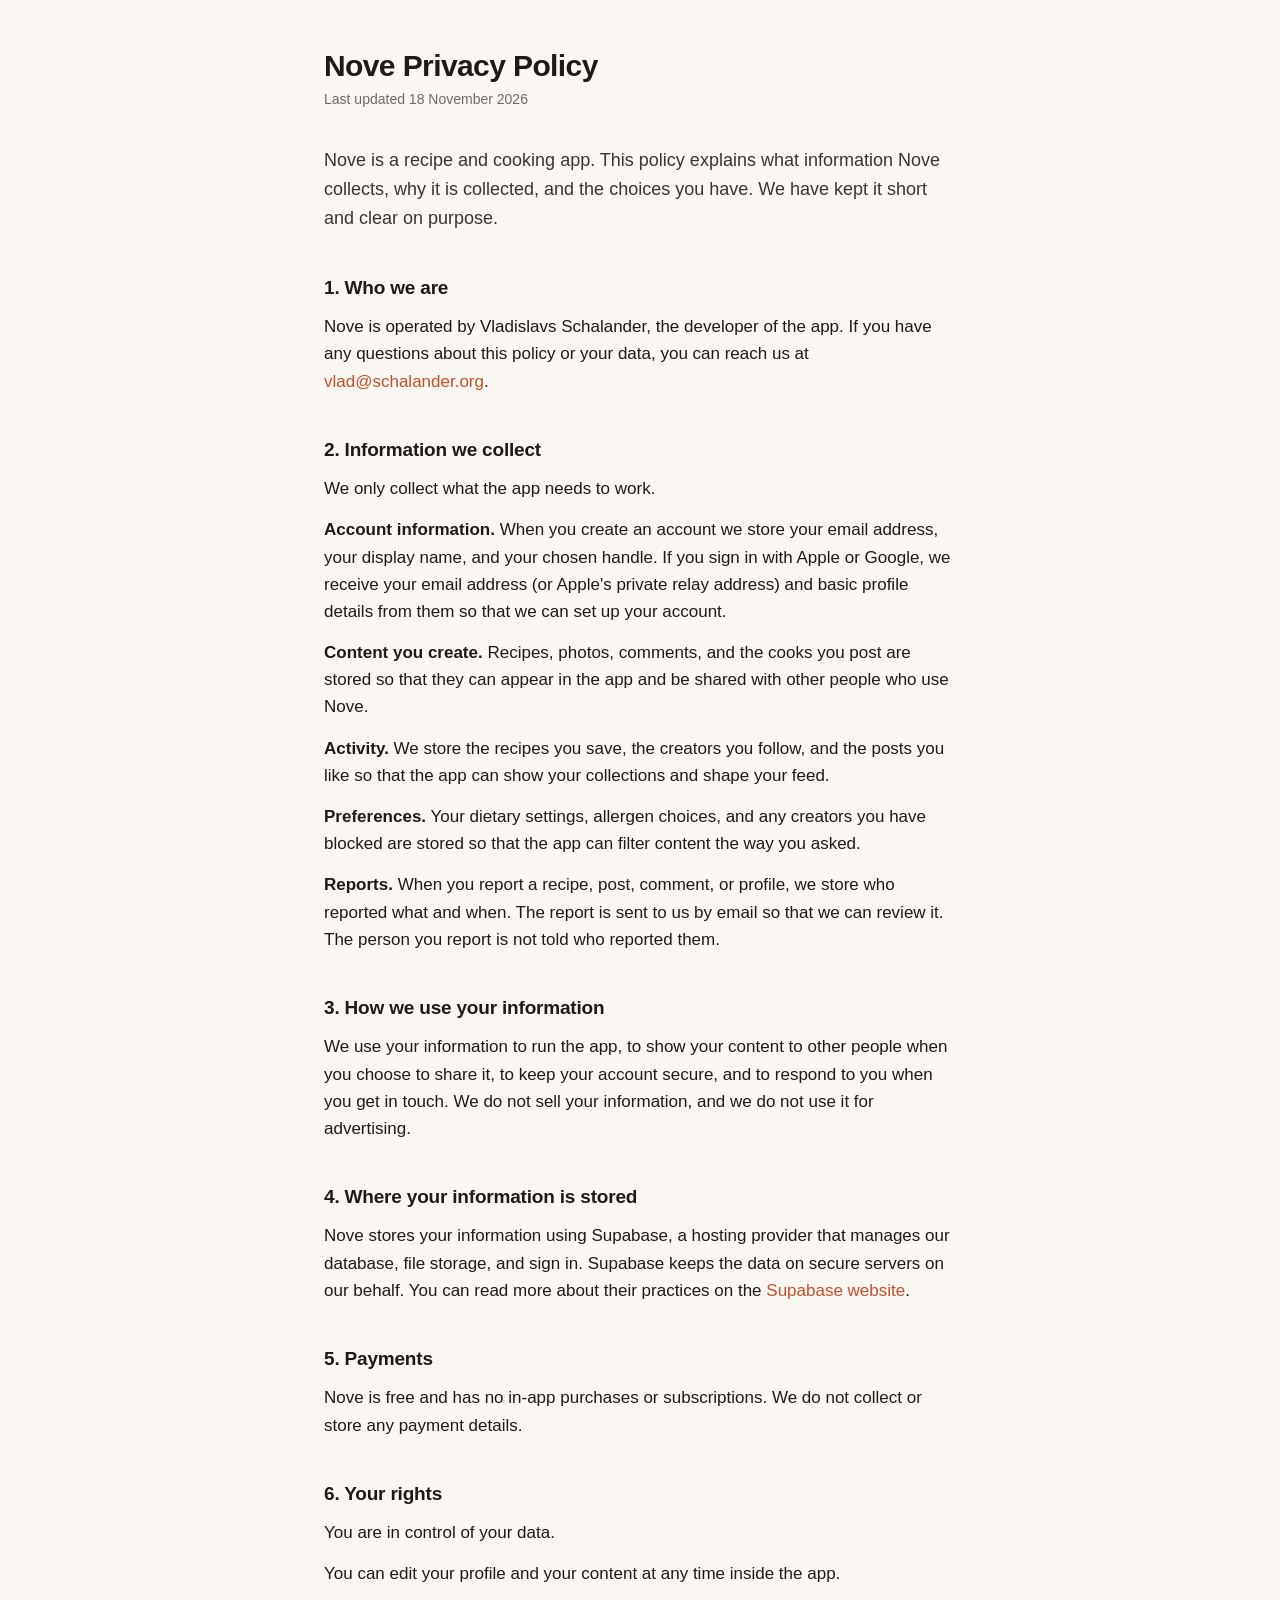
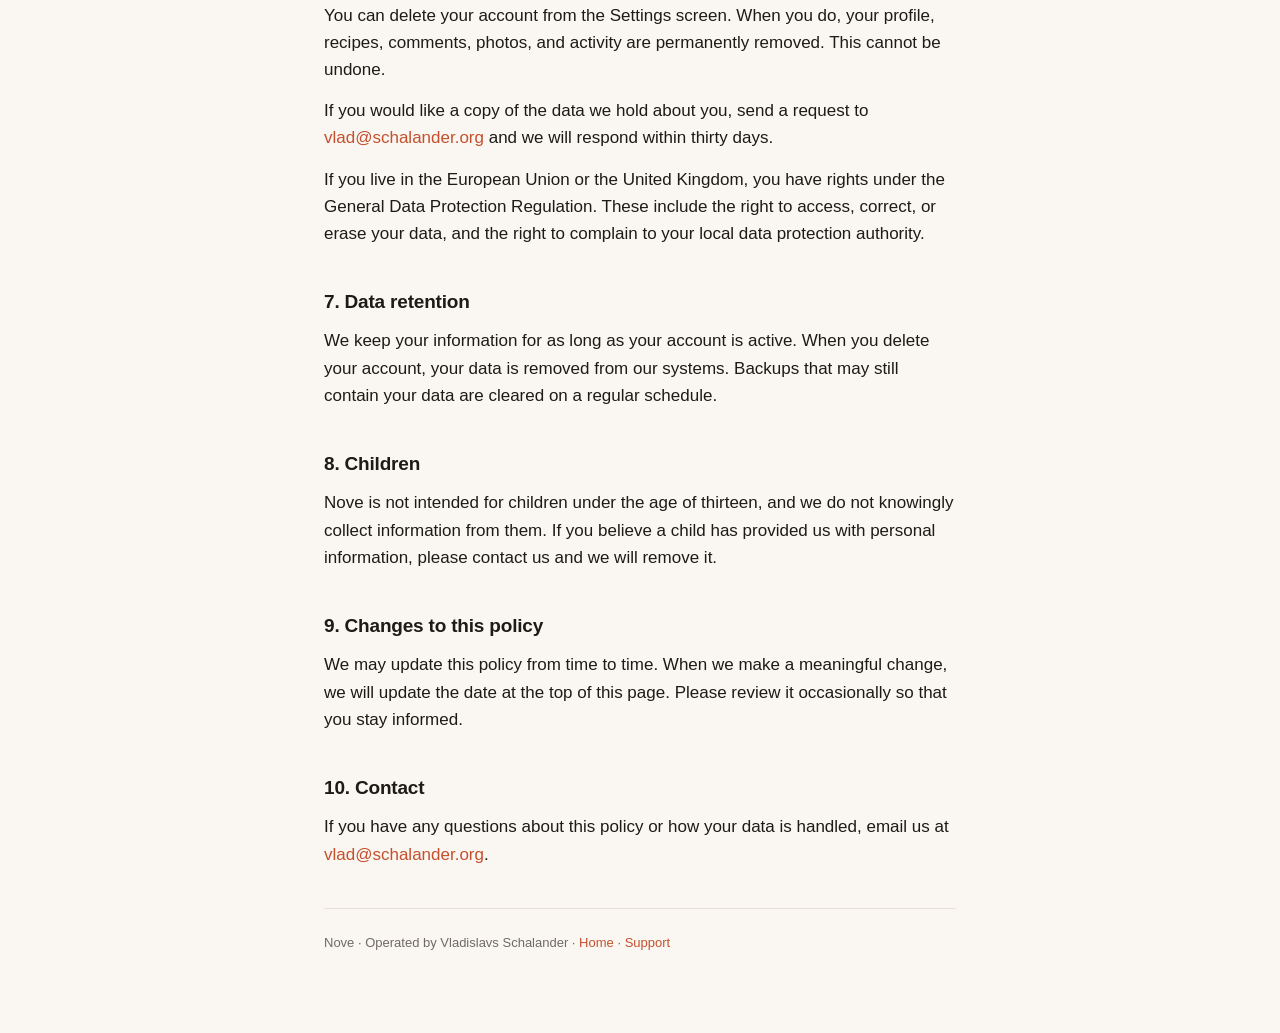
==== privacy/index.html @ 83fcd37c "Move to noverecipes.com: landing page, privacy at /privacy/, support page Privacy: mention Sign in w" ====
<!DOCTYPE html>
<html lang="en">
<head>
  <meta charset="utf-8">
  <meta name="viewport" content="width=device-width, initial-scale=1">
  <title>Nove Privacy Policy</title>
  <style>
    :root {
      --ink: #1d1b18;
      --muted: #6f6a63;
      --bg: #faf7f2;
      --rule: #e7e1d8;
      --accent: #c4502e;
    }
    * { box-sizing: border-box; }
    html { -webkit-text-size-adjust: 100%; }
    body {
      margin: 0;
      background: var(--bg);
      color: var(--ink);
      font-family: -apple-system, BlinkMacSystemFont, "Segoe UI", Roboto, Helvetica, Arial, sans-serif;
      line-height: 1.6;
      font-size: 17px;
    }
    main {
      max-width: 680px;
      margin: 0 auto;
      padding: 48px 24px 80px;
    }
    h1 {
      font-size: 30px;
      line-height: 1.2;
      margin: 0 0 4px;
      letter-spacing: -0.02em;
    }
    .updated {
      color: var(--muted);
      font-size: 14px;
      margin: 0 0 36px;
    }
    h2 {
      font-size: 19px;
      margin: 40px 0 10px;
      letter-spacing: -0.01em;
    }
    p { margin: 0 0 14px; }
    .lead { font-size: 18px; color: #3a352f; }
    .label { font-weight: 600; }
    a { color: var(--accent); text-decoration: none; }
    a:hover { text-decoration: underline; }
    hr {
      border: 0;
      border-top: 1px solid var(--rule);
      margin: 40px 0 0;
    }
    footer {
      color: var(--muted);
      font-size: 13px;
      margin-top: 24px;
    }
    @media (prefers-color-scheme: dark) {
      :root {
        --ink: #f0ece5;
        --muted: #9a948b;
        --bg: #181613;
        --rule: #2f2b26;
        --accent: #e0744f;
      }
      .lead { color: #d8d2c9; }
    }
  </style>
</head>
<body>
  <main>
    <h1>Nove Privacy Policy</h1>
    <p class="updated">Last updated 18 November 2026</p>

    <p class="lead">Nove is a recipe and cooking app. This policy explains what information Nove collects, why it is collected, and the choices you have. We have kept it short and clear on purpose.</p>

    <h2>1. Who we are</h2>
    <p>Nove is operated by Vladislavs Schalander, the developer of the app. If you have any questions about this policy or your data, you can reach us at <a href="mailto:vlad@schalander.org">vlad@schalander.org</a>.</p>

    <h2>2. Information we collect</h2>
    <p>We only collect what the app needs to work.</p>
    <p><span class="label">Account information.</span> When you create an account we store your email address, your display name, and your chosen handle. If you sign in with Apple or Google, we receive your email address (or Apple's private relay address) and basic profile details from them so that we can set up your account.</p>
    <p><span class="label">Content you create.</span> Recipes, photos, comments, and the cooks you post are stored so that they can appear in the app and be shared with other people who use Nove.</p>
    <p><span class="label">Activity.</span> We store the recipes you save, the creators you follow, and the posts you like so that the app can show your collections and shape your feed.</p>
    <p><span class="label">Preferences.</span> Your dietary settings, allergen choices, and any creators you have blocked are stored so that the app can filter content the way you asked.</p>
    <p><span class="label">Reports.</span> When you report a recipe, post, comment, or profile, we store who reported what and when. The report is sent to us by email so that we can review it. The person you report is not told who reported them.</p>

    <h2>3. How we use your information</h2>
    <p>We use your information to run the app, to show your content to other people when you choose to share it, to keep your account secure, and to respond to you when you get in touch. We do not sell your information, and we do not use it for advertising.</p>

    <h2>4. Where your information is stored</h2>
    <p>Nove stores your information using Supabase, a hosting provider that manages our database, file storage, and sign in. Supabase keeps the data on secure servers on our behalf. You can read more about their practices on the <a href="https://supabase.com/privacy" rel="noopener" target="_blank">Supabase website</a>.</p>

    <h2>5. Payments</h2>
    <p>Nove is free and has no in-app purchases or subscriptions. We do not collect or store any payment details.</p>

    <h2>6. Your rights</h2>
    <p>You are in control of your data.</p>
    <p>You can edit your profile and your content at any time inside the app.</p>
    <p>You can delete your account from the Settings screen. When you do, your profile, recipes, comments, photos, and activity are permanently removed. This cannot be undone.</p>
    <p>If you would like a copy of the data we hold about you, send a request to <a href="mailto:vlad@schalander.org">vlad@schalander.org</a> and we will respond within thirty days.</p>
    <p>If you live in the European Union or the United Kingdom, you have rights under the General Data Protection Regulation. These include the right to access, correct, or erase your data, and the right to complain to your local data protection authority.</p>

    <h2>7. Data retention</h2>
    <p>We keep your information for as long as your account is active. When you delete your account, your data is removed from our systems. Backups that may still contain your data are cleared on a regular schedule.</p>

    <h2>8. Children</h2>
    <p>Nove is not intended for children under the age of thirteen, and we do not knowingly collect information from them. If you believe a child has provided us with personal information, please contact us and we will remove it.</p>

    <h2>9. Changes to this policy</h2>
    <p>We may update this policy from time to time. When we make a meaningful change, we will update the date at the top of this page. Please review it occasionally so that you stay informed.</p>

    <h2>10. Contact</h2>
    <p>If you have any questions about this policy or how your data is handled, email us at <a href="mailto:vlad@schalander.org">vlad@schalander.org</a>.</p>

    <hr>
    <footer>Nove &middot; Operated by Vladislavs Schalander &middot; <a href="/">Home</a> &middot; <a href="/support/">Support</a></footer>
  </main>
</body>
</html>
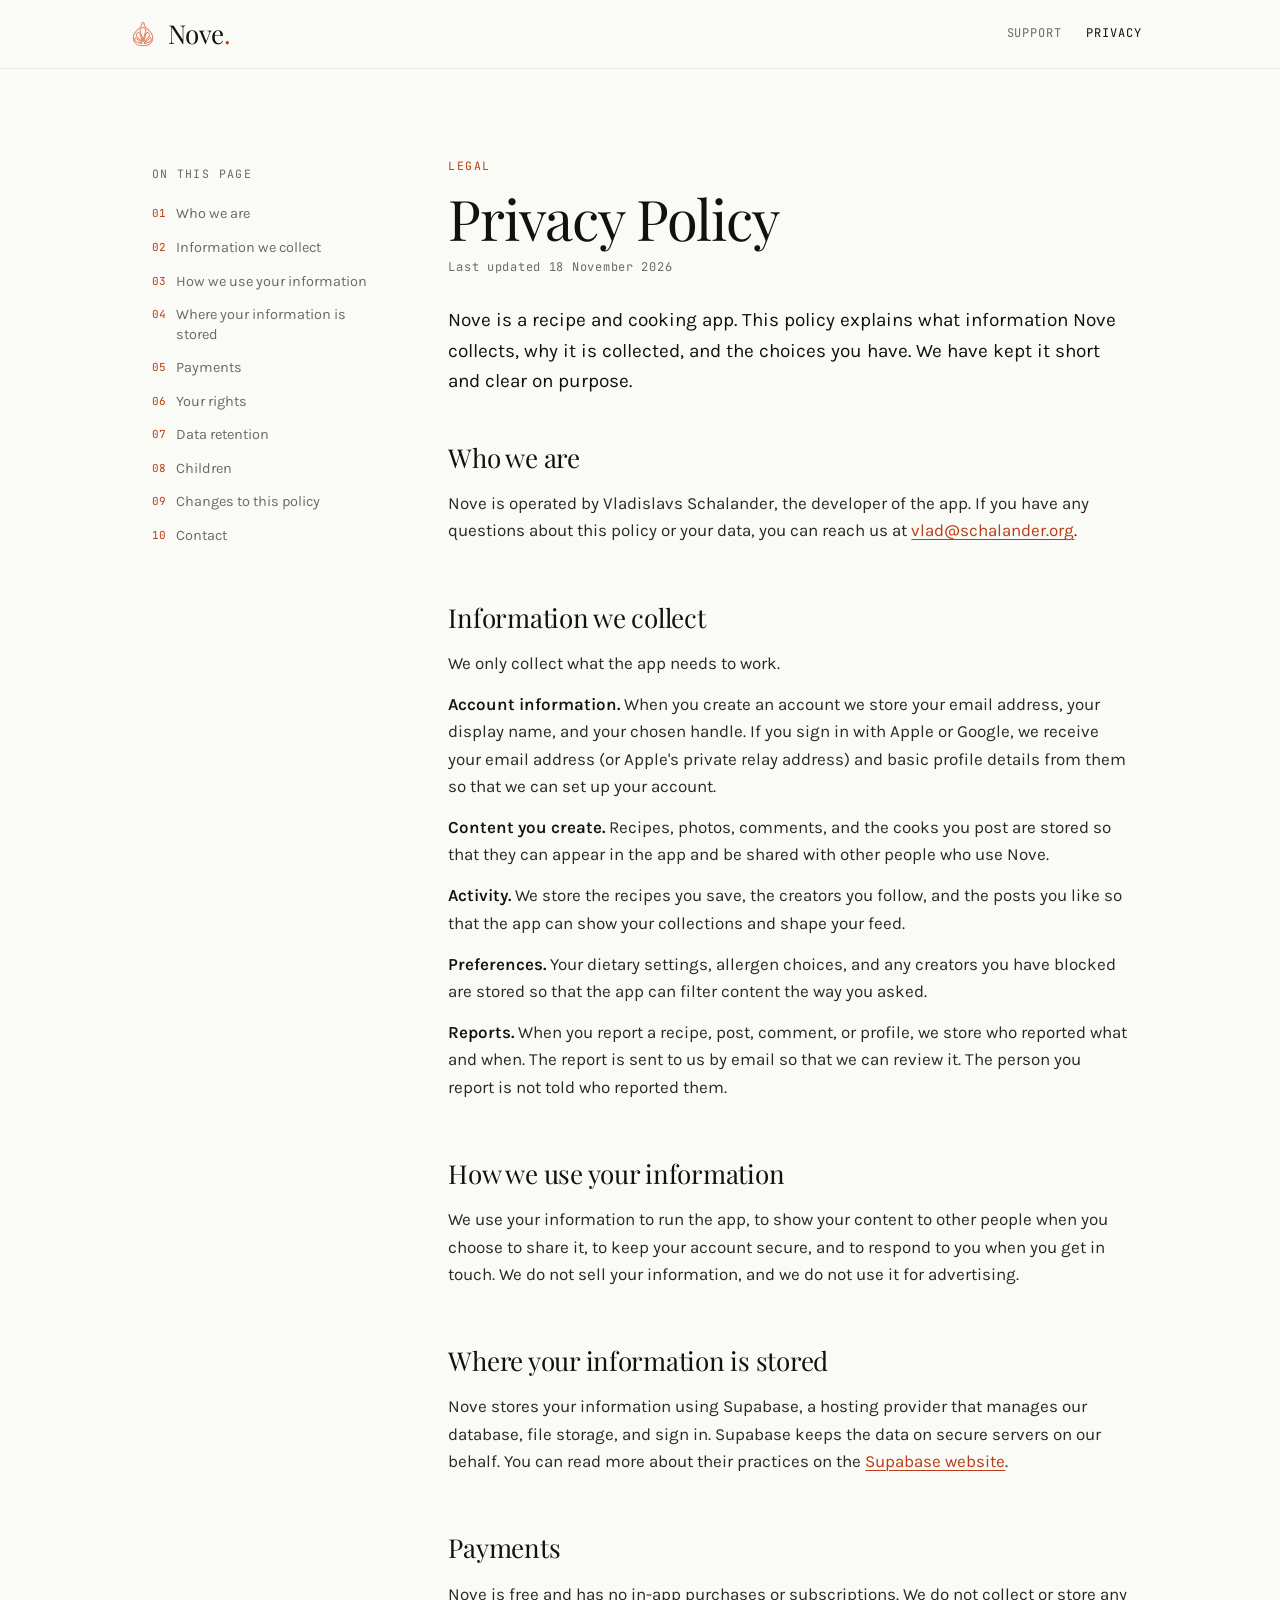
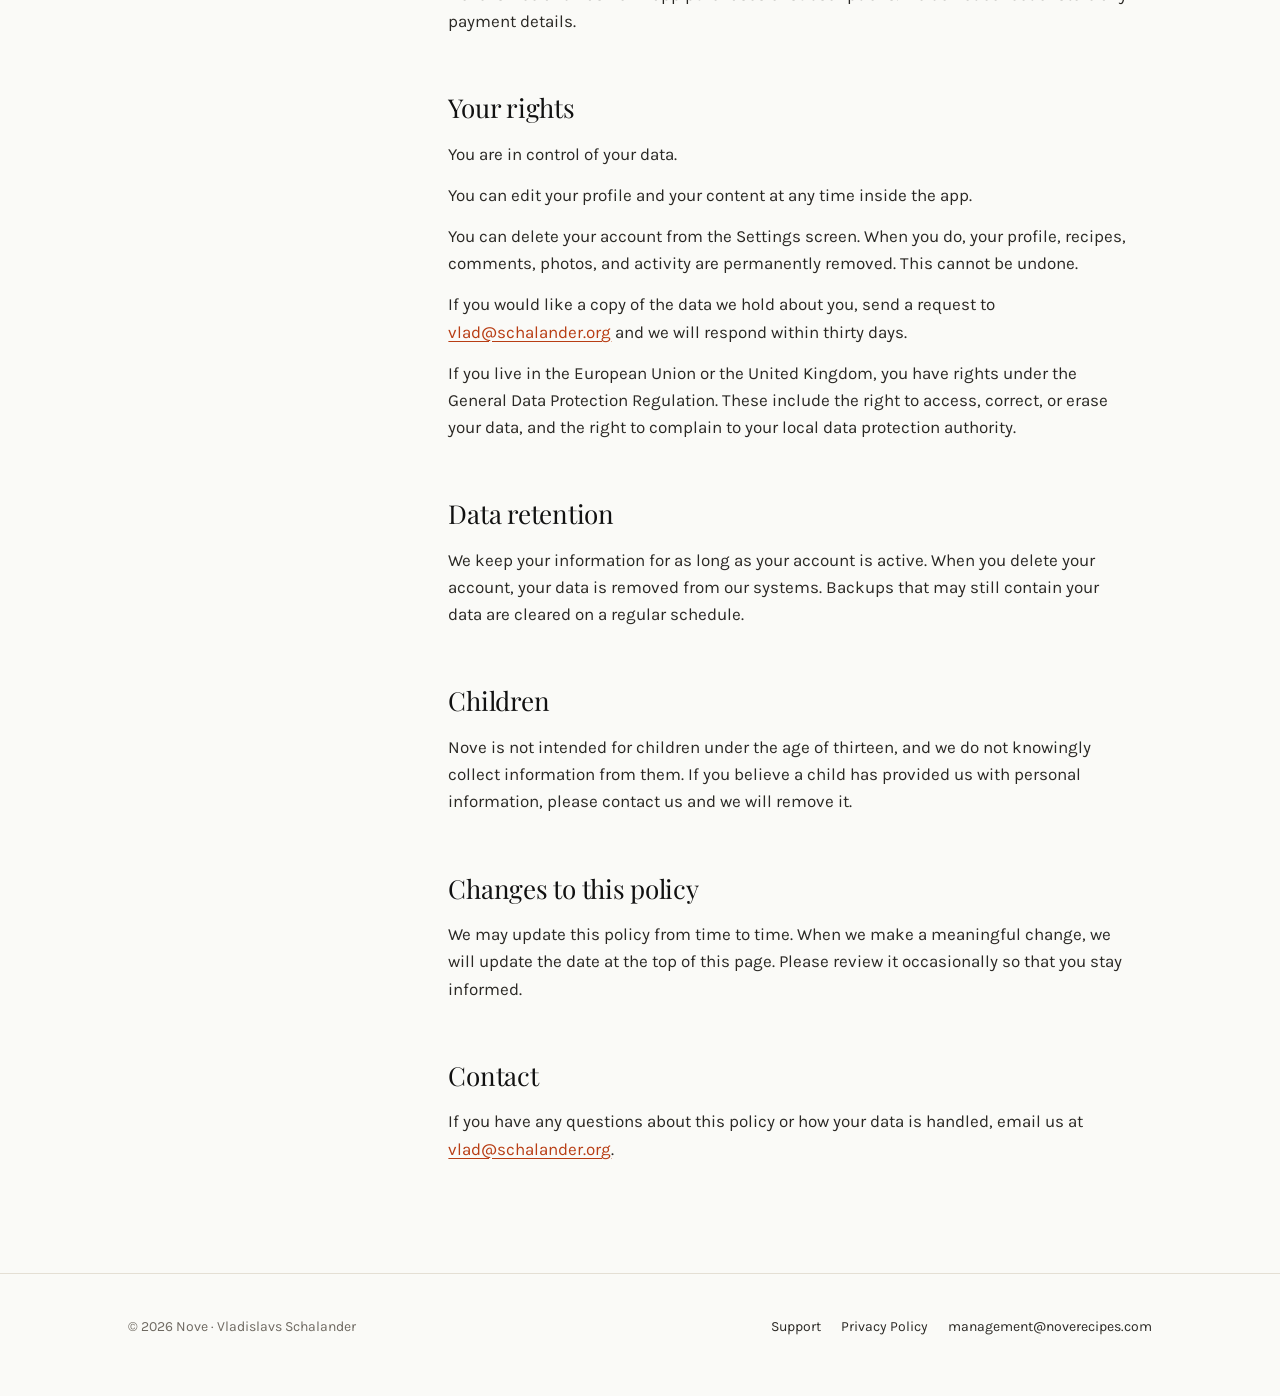
==== commit 68ae7b35: "Redesign the site in the app's style Shared stylesheet with the app's colour tokens and self-hosted " ====
--- a/privacy/index.html
+++ b/privacy/index.html
@@ -3,121 +3,107 @@
 <head>
   <meta charset="utf-8">
   <meta name="viewport" content="width=device-width, initial-scale=1">
-  <title>Nove Privacy Policy</title>
-  <style>
-    :root {
-      --ink: #1d1b18;
-      --muted: #6f6a63;
-      --bg: #faf7f2;
-      --rule: #e7e1d8;
-      --accent: #c4502e;
-    }
-    * { box-sizing: border-box; }
-    html { -webkit-text-size-adjust: 100%; }
-    body {
-      margin: 0;
-      background: var(--bg);
-      color: var(--ink);
-      font-family: -apple-system, BlinkMacSystemFont, "Segoe UI", Roboto, Helvetica, Arial, sans-serif;
-      line-height: 1.6;
-      font-size: 17px;
-    }
-    main {
-      max-width: 680px;
-      margin: 0 auto;
-      padding: 48px 24px 80px;
-    }
-    h1 {
-      font-size: 30px;
-      line-height: 1.2;
-      margin: 0 0 4px;
-      letter-spacing: -0.02em;
-    }
-    .updated {
-      color: var(--muted);
-      font-size: 14px;
-      margin: 0 0 36px;
-    }
-    h2 {
-      font-size: 19px;
-      margin: 40px 0 10px;
-      letter-spacing: -0.01em;
-    }
-    p { margin: 0 0 14px; }
-    .lead { font-size: 18px; color: #3a352f; }
-    .label { font-weight: 600; }
-    a { color: var(--accent); text-decoration: none; }
-    a:hover { text-decoration: underline; }
-    hr {
-      border: 0;
-      border-top: 1px solid var(--rule);
-      margin: 40px 0 0;
-    }
-    footer {
-      color: var(--muted);
-      font-size: 13px;
-      margin-top: 24px;
-    }
-    @media (prefers-color-scheme: dark) {
-      :root {
-        --ink: #f0ece5;
-        --muted: #9a948b;
-        --bg: #181613;
-        --rule: #2f2b26;
-        --accent: #e0744f;
-      }
-      .lead { color: #d8d2c9; }
-    }
-  </style>
+  <title>Privacy Policy — Nove</title>
+  <meta name="description" content="How Nove collects, uses and protects your information.">
+  <meta name="theme-color" content="#FAFAF7">
+  <meta property="og:title" content="Privacy Policy — Nove">
+  <meta property="og:description" content="How Nove collects, uses and protects your information.">
+  <meta property="og:image" content="https://noverecipes.com/assets/img/carbonara.jpg">
+  <link rel="icon" type="image/svg+xml" href="/assets/fig.svg">
+  <link rel="apple-touch-icon" href="/assets/img/apple-touch-icon.png">
+  <link rel="preload" href="/assets/fonts/PlayfairDisplay-Regular.ttf" as="font" type="font/ttf" crossorigin>
+  <link rel="stylesheet" href="/assets/site.css">
 </head>
 <body>
-  <main>
-    <h1>Nove Privacy Policy</h1>
-    <p class="updated">Last updated 18 November 2026</p>
+  <a class="skip" href="#main">Skip to content</a>
+  <header class="site-head">
+    <div class="wrap">
+      <a class="brand" href="/" aria-label="Nove home">
+        <img src="/assets/fig.svg" alt="" width="30" height="30">
+        <span class="wordmark">Nove<span>.</span></span>
+      </a>
+      <nav class="nav" aria-label="Main">
+        <a href="/support/">Support</a>
+        <a href="/privacy/" aria-current="page">Privacy</a>
+      </nav>
+    </div>
+  </header>
+  <main id="main">
+    <article class="doc">
+      <div class="wrap">
+        <nav class="toc" aria-label="On this page">
+          <p class="eyebrow">On this page</p>
+          <ol>
+            <li><a href="#who-we-are">Who we are</a></li>
+            <li><a href="#information-we-collect">Information we collect</a></li>
+            <li><a href="#how-we-use-your-information">How we use your information</a></li>
+            <li><a href="#where-your-information-is-stored">Where your information is stored</a></li>
+            <li><a href="#payments">Payments</a></li>
+            <li><a href="#your-rights">Your rights</a></li>
+            <li><a href="#data-retention">Data retention</a></li>
+            <li><a href="#children">Children</a></li>
+            <li><a href="#changes-to-this-policy">Changes to this policy</a></li>
+            <li><a href="#contact">Contact</a></li>
+          </ol>
+        </nav>
+        <header>
+          <p class="eyebrow accent">Legal</p>
+          <h1>Privacy Policy</h1>
+          <p class="meta">Last updated 18 November 2026</p>
+          <p class="lead">Nove is a recipe and cooking app. This policy explains what information Nove collects, why it is collected, and the choices you have. We have kept it short and clear on purpose.</p>
+        </header>
+        <div class="prose">
+<h2 id="who-we-are">Who we are</h2>
+  <p>Nove is operated by Vladislavs Schalander, the developer of the app. If you have any questions about this policy or your data, you can reach us at <a href="mailto:vlad@schalander.org">vlad@schalander.org</a>.</p>
 
-    <p class="lead">Nove is a recipe and cooking app. This policy explains what information Nove collects, why it is collected, and the choices you have. We have kept it short and clear on purpose.</p>
+  <h2 id="information-we-collect">Information we collect</h2>
+  <p>We only collect what the app needs to work.</p>
+  <p><strong>Account information.</strong> When you create an account we store your email address, your display name, and your chosen handle. If you sign in with Apple or Google, we receive your email address (or Apple's private relay address) and basic profile details from them so that we can set up your account.</p>
+  <p><strong>Content you create.</strong> Recipes, photos, comments, and the cooks you post are stored so that they can appear in the app and be shared with other people who use Nove.</p>
+  <p><strong>Activity.</strong> We store the recipes you save, the creators you follow, and the posts you like so that the app can show your collections and shape your feed.</p>
+  <p><strong>Preferences.</strong> Your dietary settings, allergen choices, and any creators you have blocked are stored so that the app can filter content the way you asked.</p>
+  <p><strong>Reports.</strong> When you report a recipe, post, comment, or profile, we store who reported what and when. The report is sent to us by email so that we can review it. The person you report is not told who reported them.</p>
 
-    <h2>1. Who we are</h2>
-    <p>Nove is operated by Vladislavs Schalander, the developer of the app. If you have any questions about this policy or your data, you can reach us at <a href="mailto:vlad@schalander.org">vlad@schalander.org</a>.</p>
+  <h2 id="how-we-use-your-information">How we use your information</h2>
+  <p>We use your information to run the app, to show your content to other people when you choose to share it, to keep your account secure, and to respond to you when you get in touch. We do not sell your information, and we do not use it for advertising.</p>
 
-    <h2>2. Information we collect</h2>
-    <p>We only collect what the app needs to work.</p>
-    <p><span class="label">Account information.</span> When you create an account we store your email address, your display name, and your chosen handle. If you sign in with Apple or Google, we receive your email address (or Apple's private relay address) and basic profile details from them so that we can set up your account.</p>
-    <p><span class="label">Content you create.</span> Recipes, photos, comments, and the cooks you post are stored so that they can appear in the app and be shared with other people who use Nove.</p>
-    <p><span class="label">Activity.</span> We store the recipes you save, the creators you follow, and the posts you like so that the app can show your collections and shape your feed.</p>
-    <p><span class="label">Preferences.</span> Your dietary settings, allergen choices, and any creators you have blocked are stored so that the app can filter content the way you asked.</p>
-    <p><span class="label">Reports.</span> When you report a recipe, post, comment, or profile, we store who reported what and when. The report is sent to us by email so that we can review it. The person you report is not told who reported them.</p>
+  <h2 id="where-your-information-is-stored">Where your information is stored</h2>
+  <p>Nove stores your information using Supabase, a hosting provider that manages our database, file storage, and sign in. Supabase keeps the data on secure servers on our behalf. You can read more about their practices on the <a href="https://supabase.com/privacy" rel="noopener" target="_blank">Supabase website</a>.</p>
 
-    <h2>3. How we use your information</h2>
-    <p>We use your information to run the app, to show your content to other people when you choose to share it, to keep your account secure, and to respond to you when you get in touch. We do not sell your information, and we do not use it for advertising.</p>
+  <h2 id="payments">Payments</h2>
+  <p>Nove is free and has no in-app purchases or subscriptions. We do not collect or store any payment details.</p>
 
-    <h2>4. Where your information is stored</h2>
-    <p>Nove stores your information using Supabase, a hosting provider that manages our database, file storage, and sign in. Supabase keeps the data on secure servers on our behalf. You can read more about their practices on the <a href="https://supabase.com/privacy" rel="noopener" target="_blank">Supabase website</a>.</p>
+  <h2 id="your-rights">Your rights</h2>
+  <p>You are in control of your data.</p>
+  <p>You can edit your profile and your content at any time inside the app.</p>
+  <p>You can delete your account from the Settings screen. When you do, your profile, recipes, comments, photos, and activity are permanently removed. This cannot be undone.</p>
+  <p>If you would like a copy of the data we hold about you, send a request to <a href="mailto:vlad@schalander.org">vlad@schalander.org</a> and we will respond within thirty days.</p>
+  <p>If you live in the European Union or the United Kingdom, you have rights under the General Data Protection Regulation. These include the right to access, correct, or erase your data, and the right to complain to your local data protection authority.</p>
 
-    <h2>5. Payments</h2>
-    <p>Nove is free and has no in-app purchases or subscriptions. We do not collect or store any payment details.</p>
+  <h2 id="data-retention">Data retention</h2>
+  <p>We keep your information for as long as your account is active. When you delete your account, your data is removed from our systems. Backups that may still contain your data are cleared on a regular schedule.</p>
 
-    <h2>6. Your rights</h2>
-    <p>You are in control of your data.</p>
-    <p>You can edit your profile and your content at any time inside the app.</p>
-    <p>You can delete your account from the Settings screen. When you do, your profile, recipes, comments, photos, and activity are permanently removed. This cannot be undone.</p>
-    <p>If you would like a copy of the data we hold about you, send a request to <a href="mailto:vlad@schalander.org">vlad@schalander.org</a> and we will respond within thirty days.</p>
-    <p>If you live in the European Union or the United Kingdom, you have rights under the General Data Protection Regulation. These include the right to access, correct, or erase your data, and the right to complain to your local data protection authority.</p>
+  <h2 id="children">Children</h2>
+  <p>Nove is not intended for children under the age of thirteen, and we do not knowingly collect information from them. If you believe a child has provided us with personal information, please contact us and we will remove it.</p>
 
-    <h2>7. Data retention</h2>
-    <p>We keep your information for as long as your account is active. When you delete your account, your data is removed from our systems. Backups that may still contain your data are cleared on a regular schedule.</p>
+  <h2 id="changes-to-this-policy">Changes to this policy</h2>
+  <p>We may update this policy from time to time. When we make a meaningful change, we will update the date at the top of this page. Please review it occasionally so that you stay informed.</p>
 
-    <h2>8. Children</h2>
-    <p>Nove is not intended for children under the age of thirteen, and we do not knowingly collect information from them. If you believe a child has provided us with personal information, please contact us and we will remove it.</p>
-
-    <h2>9. Changes to this policy</h2>
-    <p>We may update this policy from time to time. When we make a meaningful change, we will update the date at the top of this page. Please review it occasionally so that you stay informed.</p>
-
-    <h2>10. Contact</h2>
-    <p>If you have any questions about this policy or how your data is handled, email us at <a href="mailto:vlad@schalander.org">vlad@schalander.org</a>.</p>
-
-    <hr>
-    <footer>Nove &middot; Operated by Vladislavs Schalander &middot; <a href="/">Home</a> &middot; <a href="/support/">Support</a></footer>
+  <h2 id="contact">Contact</h2>
+  <p>If you have any questions about this policy or how your data is handled, email us at <a href="mailto:vlad@schalander.org">vlad@schalander.org</a>.</p>
+        </div>
+      </div>
+    </article>
   </main>
+  <footer class="site-foot">
+    <div class="wrap">
+      <span>&copy; 2026 Nove &middot; Vladislavs Schalander</span>
+      <nav aria-label="Footer">
+        <a href="/support/">Support</a>
+        <a href="/privacy/">Privacy Policy</a>
+        <a href="mailto:management@noverecipes.com">management@noverecipes.com</a>
+      </nav>
+    </div>
+  </footer>
 </body>
 </html>
--- a/assets/site.css
+++ b/assets/site.css
@@ -0,0 +1,212 @@
+/* Nove website. Tokens mirror the app's NoveColors and NoveFonts. */
+
+@font-face { font-family: "Playfair Display"; src: url("fonts/PlayfairDisplay-Regular.ttf") format("truetype"); font-weight: 400; font-style: normal; font-display: swap; }
+@font-face { font-family: "Playfair Display"; src: url("fonts/PlayfairDisplay-Italic.ttf") format("truetype"); font-weight: 400; font-style: italic; font-display: swap; }
+@font-face { font-family: "Karla"; src: url("fonts/Karla-Regular.ttf") format("truetype"); font-weight: 400; font-display: swap; }
+@font-face { font-family: "Karla"; src: url("fonts/Karla-Medium.ttf") format("truetype"); font-weight: 500; font-display: swap; }
+@font-face { font-family: "Karla"; src: url("fonts/Karla-SemiBold.ttf") format("truetype"); font-weight: 600; font-display: swap; }
+@font-face { font-family: "JetBrains Mono"; src: url("fonts/JetBrainsMono-Regular.ttf") format("truetype"); font-weight: 400; font-display: swap; }
+@font-face { font-family: "JetBrains Mono"; src: url("fonts/JetBrainsMono-Medium.ttf") format("truetype"); font-weight: 500; font-display: swap; }
+
+:root {
+  --bg: #FAFAF7;
+  --bg-alt: #F2EFE8;
+  --ink: #111111;
+  --ink-soft: #2A2824;
+  --muted: #6E6961;
+  --rule: #E4DFD4;
+  --rule-soft: #EEEAE0;
+  --paprika: #D84A1B;
+  --paprika-text: #B83D14;
+  --paprika-soft: #F6E3DA;
+  --sage: #526A47;
+  --sage-soft: #E6EDE0;
+
+  --serif: "Playfair Display", Georgia, "Times New Roman", serif;
+  --sans: "Karla", -apple-system, BlinkMacSystemFont, "Helvetica Neue", Arial, sans-serif;
+  --mono: "JetBrains Mono", ui-monospace, SFMono-Regular, Menlo, monospace;
+
+  --gutter: clamp(20px, 5vw, 48px);
+  --wide: 1120px;
+  --read: 680px;
+  color-scheme: light;
+}
+
+*, *::before, *::after { box-sizing: border-box; }
+html { -webkit-text-size-adjust: 100%; scroll-behavior: smooth; }
+@media (prefers-reduced-motion: reduce) { html { scroll-behavior: auto; } *, *::before, *::after { transition: none !important; } }
+
+body {
+  margin: 0;
+  background: var(--bg);
+  color: var(--ink-soft);
+  font-family: var(--sans);
+  font-size: 17px;
+  line-height: 1.6;
+  -webkit-font-smoothing: antialiased;
+}
+img { display: block; max-width: 100%; height: auto; }
+a { color: var(--paprika-text); text-decoration-thickness: 1px; text-underline-offset: 3px; }
+a:hover { color: var(--ink); }
+:focus-visible { outline: 2px solid var(--paprika); outline-offset: 3px; border-radius: 4px; }
+
+.skip { position: absolute; left: -999px; top: 8px; background: var(--ink); color: var(--bg); padding: 10px 14px; border-radius: 8px; z-index: 10; }
+.skip:focus { left: 8px; }
+
+.wrap { max-width: var(--wide); margin: 0 auto; padding: 0 var(--gutter); }
+
+/* Eyebrow: the app's uppercase mono label */
+.eyebrow {
+  font-family: var(--mono);
+  font-size: 11.5px;
+  letter-spacing: 0.12em;
+  text-transform: uppercase;
+  color: var(--muted);
+  margin: 0;
+}
+.eyebrow.accent { color: var(--paprika-text); }
+
+/* Header */
+.site-head { border-bottom: 1px solid var(--rule-soft); }
+.site-head .wrap { display: flex; align-items: center; justify-content: space-between; min-height: 68px; gap: 16px; }
+.brand { display: inline-flex; align-items: center; gap: 10px; text-decoration: none; color: var(--ink); min-height: 44px; }
+.brand img { width: 30px; height: 30px; }
+.wordmark { font-family: var(--serif); font-size: 26px; letter-spacing: -0.02em; line-height: 1; }
+.wordmark span { color: var(--paprika-text); }
+.nav { display: flex; gap: 4px; }
+.nav a {
+  font-family: var(--mono); font-size: 12px; letter-spacing: 0.08em; text-transform: uppercase;
+  color: var(--muted); text-decoration: none; padding: 12px 10px; border-radius: 8px;
+  transition: color .2s ease, background-color .2s ease;
+}
+.nav a:hover { color: var(--ink); background: var(--bg-alt); }
+.nav a[aria-current="page"] { color: var(--ink); }
+
+/* Hero */
+.hero { padding: clamp(48px, 9vw, 112px) 0 clamp(56px, 8vw, 96px); }
+.hero .wrap { display: grid; grid-template-columns: 1.05fr 1fr; gap: clamp(32px, 6vw, 80px); align-items: center; }
+.hero h1 {
+  font-family: var(--serif); font-weight: 400; color: var(--ink);
+  font-size: clamp(42px, 6.4vw, 76px); line-height: 1.02; letter-spacing: -0.025em;
+  margin: 18px 0 22px;
+}
+.hero h1 em { color: var(--paprika-text); }
+.hero .lede { font-size: clamp(18px, 2vw, 20px); color: var(--ink-soft); max-width: 30em; margin: 0 0 30px; }
+.status {
+  display: inline-flex; align-items: center; gap: 10px;
+  font-family: var(--mono); font-size: 12px; letter-spacing: 0.08em; text-transform: uppercase;
+  color: var(--sage); background: var(--sage-soft); border-radius: 999px; padding: 10px 16px;
+}
+.status::before { content: ""; width: 7px; height: 7px; border-radius: 50%; background: var(--sage); }
+
+/* Hero stack of recipe cards, styled like the app's feed cards */
+.stack { position: relative; aspect-ratio: 1 / 1.02; max-width: 520px; width: 100%; justify-self: end; }
+.card {
+  position: absolute; background: var(--bg); border: 1px solid var(--rule-soft); border-radius: 14px;
+  padding: 10px 10px 14px; box-shadow: 0 1px 2px rgba(17,17,17,.04), 0 12px 32px rgba(17,17,17,.08);
+  width: 62%;
+}
+.card img { border-radius: 8px; aspect-ratio: 4 / 3; object-fit: cover; width: 100%; }
+.card .t { font-family: var(--serif); font-size: 19px; color: var(--ink); margin: 12px 4px 2px; line-height: 1.2; }
+.card .b { font-family: var(--mono); font-size: 11px; letter-spacing: 0.06em; text-transform: uppercase; color: var(--muted); margin: 0 4px; }
+.card:nth-child(1) { left: 0; top: 10%; width: 52%; padding-bottom: 10px; transform: rotate(-5deg); }
+.card:nth-child(2) { right: 0; top: 0; width: 54%; padding-bottom: 10px; transform: rotate(4deg); z-index: 1; }
+.card:nth-child(3) { left: 18%; bottom: 0; transform: rotate(-1deg); z-index: 2; }
+.card:nth-child(-n+2) figcaption { display: none; }
+
+/* Sections */
+.section { padding: clamp(56px, 8vw, 104px) 0; border-top: 1px solid var(--rule-soft); }
+.section h2 {
+  font-family: var(--serif); font-weight: 400; color: var(--ink);
+  font-size: clamp(30px, 4vw, 44px); line-height: 1.1; letter-spacing: -0.02em; margin: 14px 0 0; max-width: 18em;
+}
+
+.steps { list-style: none; padding: 0; margin: clamp(36px, 5vw, 56px) 0 0; display: grid; grid-template-columns: repeat(3, 1fr); gap: clamp(24px, 4vw, 48px); }
+.steps li { border-top: 1px solid var(--ink); padding-top: 18px; }
+.steps .n { font-family: var(--mono); font-size: 12px; color: var(--paprika-text); letter-spacing: 0.08em; }
+.steps h3 { font-family: var(--serif); font-weight: 400; font-size: 26px; color: var(--ink); margin: 10px 0 8px; letter-spacing: -0.01em; }
+.steps p { margin: 0; color: var(--ink-soft); }
+
+.gallery { display: grid; grid-template-columns: repeat(4, 1fr); gap: 14px; margin-top: clamp(32px, 5vw, 48px); }
+.gallery figure { margin: 0; }
+.gallery img { width: 100%; aspect-ratio: 4 / 5; object-fit: cover; border-radius: 10px; background: var(--bg-alt); }
+.gallery figcaption { font-family: var(--serif); font-size: 17px; color: var(--ink); margin-top: 10px; line-height: 1.25; }
+.gallery figcaption span { display: block; font-family: var(--mono); font-size: 10.5px; letter-spacing: 0.08em; text-transform: uppercase; color: var(--muted); margin-top: 4px; }
+
+.closing { background: var(--bg-alt); border-top: 0; }
+.closing .wrap { display: flex; flex-wrap: wrap; justify-content: space-between; align-items: end; gap: 24px; }
+.closing p { margin: 12px 0 0; max-width: 32em; }
+
+/* Footer */
+.site-foot { border-top: 1px solid var(--rule); padding: 32px 0 48px; font-size: 14px; color: var(--muted); }
+.site-foot .wrap { display: flex; flex-wrap: wrap; gap: 12px 28px; justify-content: space-between; align-items: center; }
+.site-foot nav { display: flex; flex-wrap: wrap; gap: 4px 20px; }
+.site-foot a { color: var(--ink-soft); text-decoration: none; padding: 10px 0; display: inline-block; }
+.site-foot a:hover { color: var(--paprika-text); }
+
+/* Long-form documents (privacy, support) */
+.doc { padding: clamp(40px, 7vw, 88px) 0 clamp(56px, 8vw, 96px); }
+.doc .wrap { display: grid; grid-template-columns: 220px minmax(0, var(--read)); grid-template-rows: auto 1fr; gap: 0 clamp(32px, 6vw, 88px); justify-content: center; }
+.doc header { grid-column: 2; }
+.doc h1 { font-family: var(--serif); font-weight: 400; color: var(--ink); font-size: clamp(38px, 5vw, 56px); line-height: 1.05; letter-spacing: -0.02em; margin: 14px 0 10px; }
+.doc .meta { font-family: var(--mono); font-size: 12px; letter-spacing: 0.06em; color: var(--muted); margin: 0; }
+.doc .lead { font-size: 19px; color: var(--ink); margin: 28px 0 0; }
+.doc .wrap.single { grid-template-columns: minmax(0, var(--read)); }
+.doc .single header, .doc .single .prose { grid-column: 1; }
+.toc { grid-row: 1 / span 2; align-self: start; position: sticky; top: 28px; padding-top: 8px; }
+.toc ol { list-style: none; margin: 14px 0 0; padding: 0; counter-reset: toc; }
+.toc li { counter-increment: toc; }
+.toc a { display: flex; gap: 10px; padding: 7px 0; color: var(--muted); text-decoration: none; font-size: 14.5px; line-height: 1.35; }
+.toc a::before { content: counter(toc, decimal-leading-zero); font-family: var(--mono); font-size: 11px; color: var(--paprika-text); padding-top: 2px; }
+.toc a:hover { color: var(--ink); }
+.prose { grid-column: 2; }
+.prose h2 { font-family: var(--serif); font-weight: 400; font-size: 26px; color: var(--ink); margin: 52px 0 12px; letter-spacing: -0.01em; scroll-margin-top: 24px; }
+.prose h2:first-child { margin-top: 40px; }
+.prose p, .prose li { color: var(--ink-soft); }
+.prose p { margin: 0 0 14px; }
+.prose ul { padding-left: 20px; margin: 0 0 14px; }
+.prose li { margin-bottom: 6px; }
+.prose strong { color: var(--ink); font-weight: 600; }
+
+.contact {
+  margin-top: 36px; padding: 24px; border-radius: 14px; background: var(--paprika-soft);
+  display: flex; flex-wrap: wrap; align-items: center; justify-content: space-between; gap: 16px;
+}
+.contact p { margin: 0; color: var(--ink); }
+.contact .eyebrow { color: var(--paprika-text); margin-bottom: 6px; }
+.button {
+  display: inline-flex; align-items: center; justify-content: center; min-height: 48px; padding: 0 22px;
+  border-radius: 999px; background: var(--ink); color: var(--bg); text-decoration: none; font-weight: 500;
+  transition: background-color .2s ease;
+}
+.button:hover { background: var(--paprika-text); color: var(--bg); }
+
+.faq { margin-top: 40px; border-top: 1px solid var(--rule); }
+.faq details { border-bottom: 1px solid var(--rule); }
+.faq summary {
+  list-style: none; cursor: pointer; display: flex; justify-content: space-between; align-items: center; gap: 16px;
+  padding: 20px 0; min-height: 44px; font-family: var(--serif); font-size: 21px; color: var(--ink);
+}
+.faq summary::-webkit-details-marker { display: none; }
+.faq summary::after { content: "+"; font-family: var(--mono); font-size: 18px; color: var(--paprika-text); transition: transform .2s ease; }
+.faq details[open] summary::after { transform: rotate(45deg); }
+.faq .answer { padding: 0 0 22px; }
+.faq .answer p { margin: 0; }
+
+/* Responsive */
+@media (max-width: 900px) {
+  .hero .wrap { grid-template-columns: 1fr; }
+  .stack { justify-self: center; max-width: 440px; }
+  .steps { grid-template-columns: 1fr; }
+  .gallery { grid-template-columns: repeat(2, 1fr); }
+  .doc .wrap { grid-template-columns: minmax(0, var(--read)); }
+  .doc .wrap { grid-template-rows: auto; }
+  .doc header { grid-column: 1; grid-row: 1; }
+  .prose { grid-column: 1; grid-row: 3; }
+  .toc { position: static; grid-row: 2; border-top: 1px solid var(--rule); border-bottom: 1px solid var(--rule); padding: 18px 0 10px; margin-top: 32px; }
+}
+@media (max-width: 480px) {
+  .nav a { padding: 12px 8px; letter-spacing: 0.04em; }
+  .brand img { width: 26px; height: 26px; }
+  .wordmark { font-size: 23px; }
+}
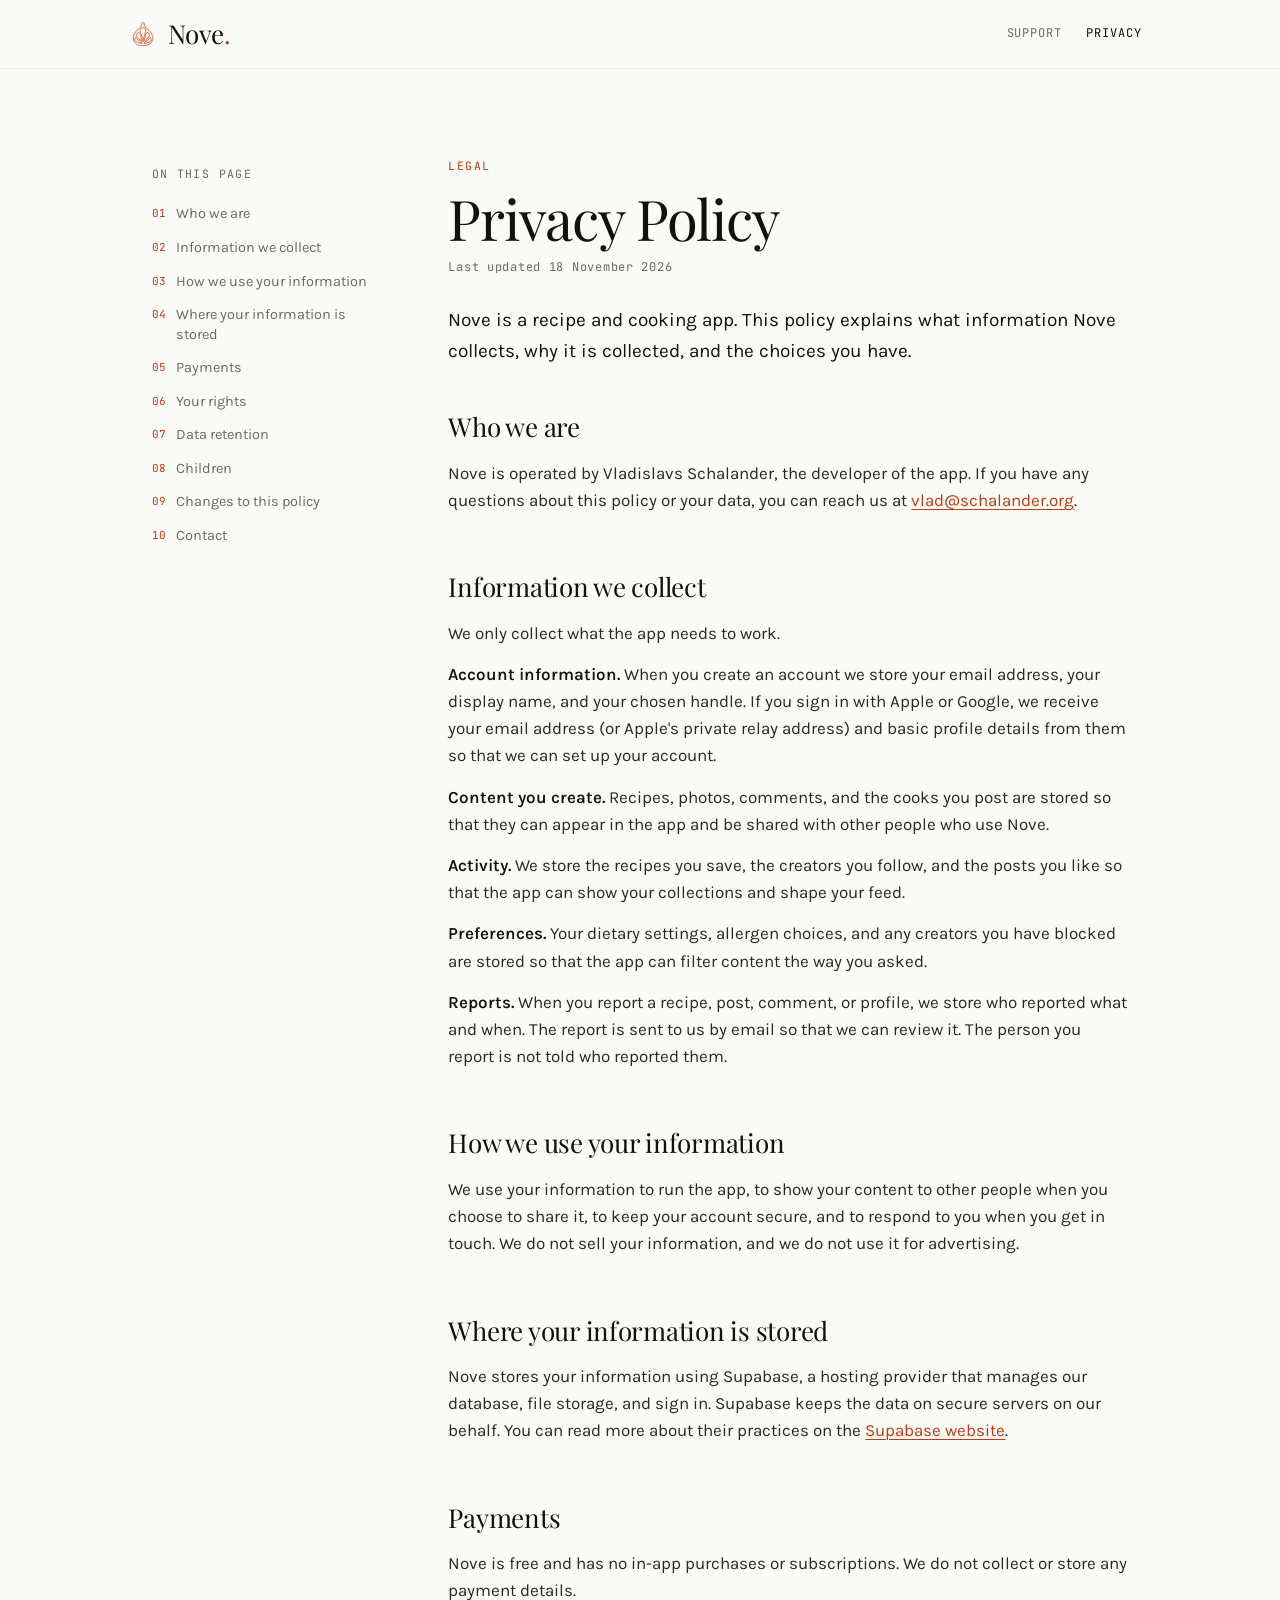
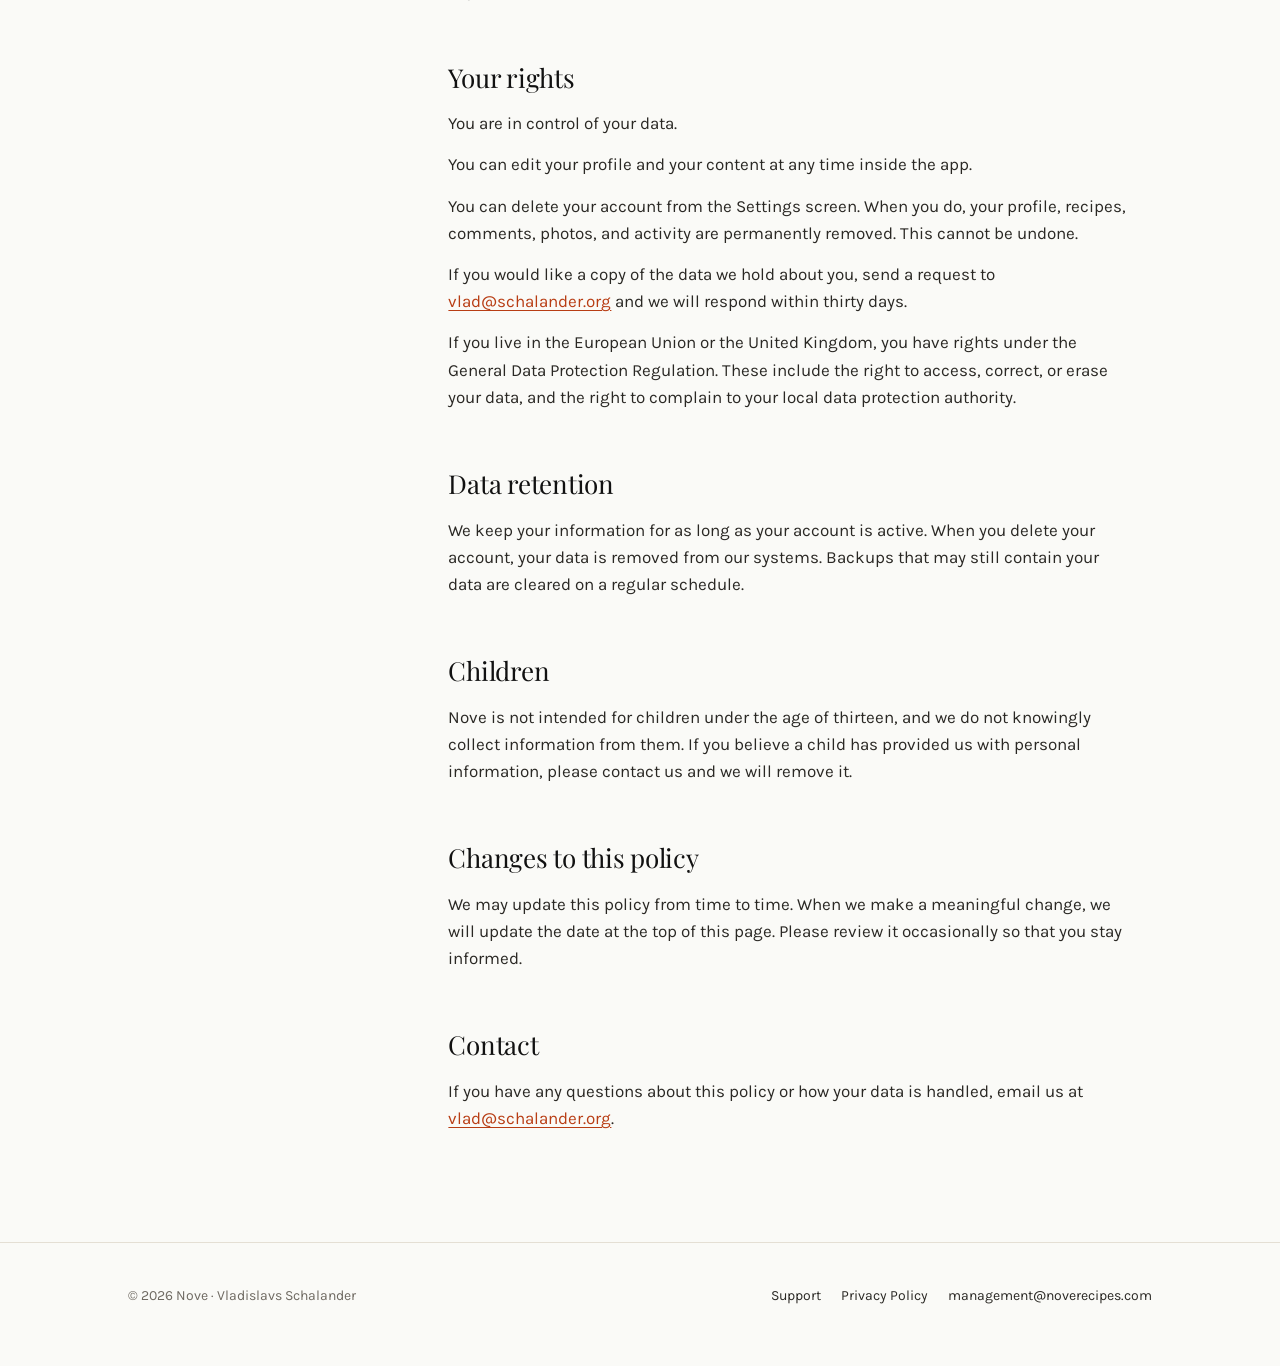
==== commit bfb9ee4c: "Tighten the site copy Co-Authored-By: Claude Opus 5.5 <noreply@anthropic.com>" ====
--- a/privacy/index.html
+++ b/privacy/index.html
@@ -3,10 +3,10 @@
 <head>
   <meta charset="utf-8">
   <meta name="viewport" content="width=device-width, initial-scale=1">
-  <title>Privacy Policy — Nove</title>
+  <title>Privacy Policy · Nove</title>
   <meta name="description" content="How Nove collects, uses and protects your information.">
   <meta name="theme-color" content="#FAFAF7">
-  <meta property="og:title" content="Privacy Policy — Nove">
+  <meta property="og:title" content="Privacy Policy · Nove">
   <meta property="og:description" content="How Nove collects, uses and protects your information.">
   <meta property="og:image" content="https://noverecipes.com/assets/img/carbonara.jpg">
   <link rel="icon" type="image/svg+xml" href="/assets/fig.svg">
@@ -50,7 +50,7 @@
           <p class="eyebrow accent">Legal</p>
           <h1>Privacy Policy</h1>
           <p class="meta">Last updated 18 November 2026</p>
-          <p class="lead">Nove is a recipe and cooking app. This policy explains what information Nove collects, why it is collected, and the choices you have. We have kept it short and clear on purpose.</p>
+          <p class="lead">Nove is a recipe and cooking app. This policy explains what information Nove collects, why it is collected, and the choices you have.</p>
         </header>
         <div class="prose">
 <h2 id="who-we-are">Who we are</h2>
